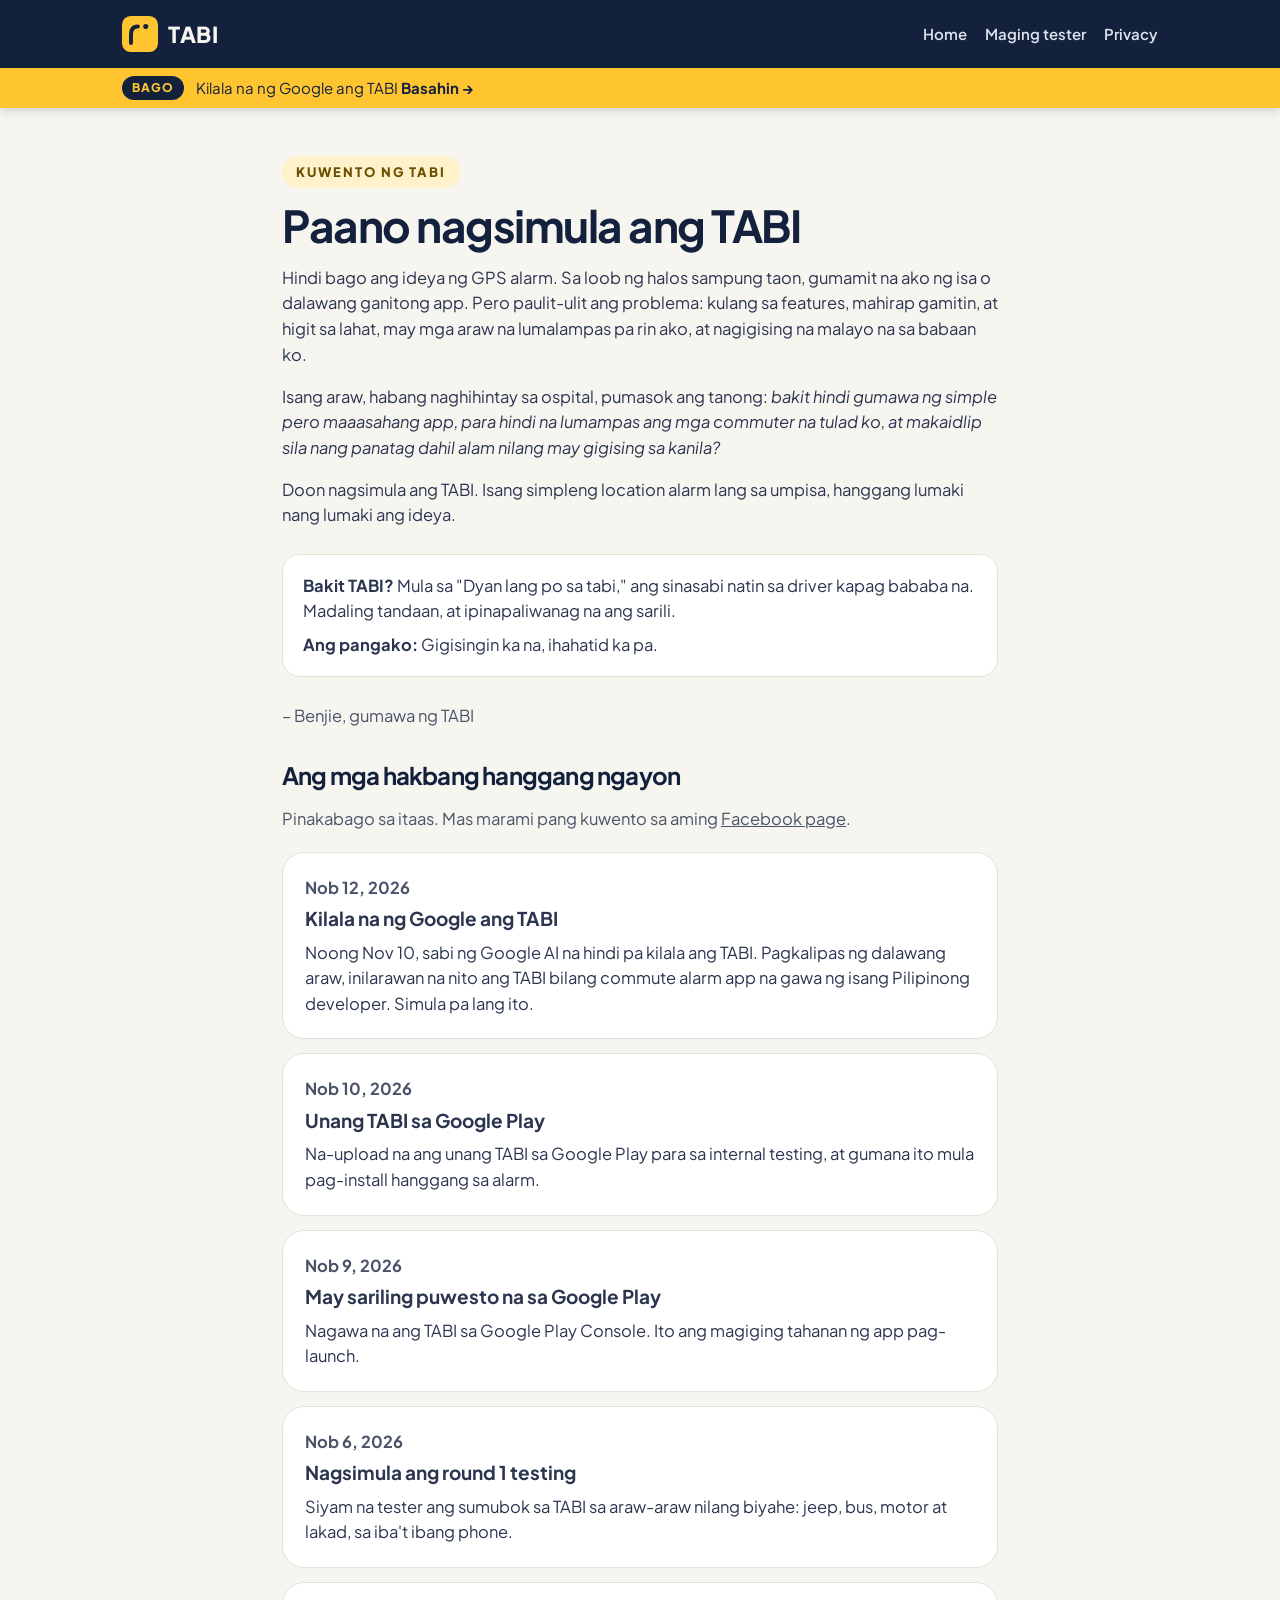
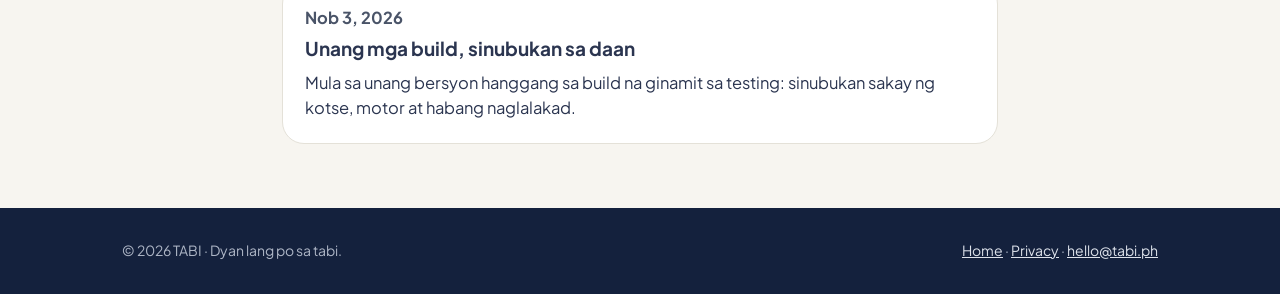
==== kuwento/index.html @ 64590463 "Add files via upload" ====
<!doctype html>
<html lang="fil">
<head>
<meta charset="utf-8">
<meta name="viewport" content="width=device-width, initial-scale=1">
<title>Kuwento ng TABI</title>
<meta name="description" content="Paano nagsimula ang TABI, at ang bawat hakbang hanggang ngayon.">
<meta name="theme-color" content="#14213D">
<link rel="preconnect" href="https://fonts.googleapis.com">
<link rel="stylesheet" href="https://fonts.googleapis.com/css2?family=Plus+Jakarta+Sans:wght@400;600;700;800&display=swap">
<link rel="stylesheet" href="../style.css">
</head>
<body>
<header class="nav">
  <div class="wrap">
    <a class="brand" href="../">
      <svg viewBox="0 0 100 100" aria-hidden="true"><rect width="100" height="100" rx="24" fill="#FFC531"/><path d="M25 75V51C25 35 32 29 44 29" stroke="#14213D" stroke-width="11" stroke-linecap="round" fill="none"/><circle cx="66" cy="29" r="7" fill="#14213D"/></svg>
      TABI
    </a>
    <nav aria-label="Main"><a href="../">Home</a><a href="../#tester">Maging tester</a><a href="../privacy/">Privacy</a></nav>
  </div>
    <div class="billboard"><div class="wrap"><span class="bb-tag">Bago</span><a id="bb-link" href="../kuwento/#2026-11-12"><span id="bb-text">Kilala na ng Google ang TABI</span> <strong>Basahin →</strong></a></div></div>
</header>

<main class="doc">
  <span class="pill" style="background:#FFF1C9;color:#6B4E00">KUWENTO NG TABI</span>
  <h1 style="margin-top:14px">Paano nagsimula ang TABI</h1>

  <p>Hindi bago ang ideya ng GPS alarm. Sa loob ng halos sampung taon, gumamit na ako ng isa o dalawang ganitong app. Pero paulit-ulit ang problema: kulang sa features, mahirap gamitin, at higit sa lahat, may mga araw na lumalampas pa rin ako, at nagigising na malayo na sa babaan ko.</p>
  <p>Isang araw, habang naghihintay sa ospital, pumasok ang tanong: <em>bakit hindi gumawa ng simple pero maaasahang app, para hindi na lumampas ang mga commuter na tulad ko, at makaidlip sila nang panatag dahil alam nilang may gigising sa kanila?</em></p>
  <p>Doon nagsimula ang TABI. Isang simpleng location alarm lang sa umpisa, hanggang lumaki nang lumaki ang ideya.</p>

  <div class="box" style="margin:26px 0">
    <p style="margin:0 0 8px"><strong>Bakit TABI?</strong> Mula sa "Dyan lang po sa tabi," ang sinasabi natin sa driver kapag bababa na. Madaling tandaan, at ipinapaliwanag na ang sarili.</p>
    <p style="margin:0"><strong>Ang pangako:</strong> Gigisingin ka na, ihahatid ka pa.</p>
  </div>
  <p class="meta">– Benjie, gumawa ng TABI</p>

  <h2 id="timeline">Ang mga hakbang hanggang ngayon</h2>
  <p class="meta">Pinakabago sa itaas. Mas marami pang kuwento sa aming <a href="https://www.facebook.com/profile.php?id=61596019177519">Facebook page</a>.</p>
  <ol id="list" style="list-style:none;padding:0;margin:20px 0 0;display:flex;flex-direction:column;gap:14px"></ol>
  <noscript><p>Buksan ang JavaScript para makita ang timeline.</p></noscript>
</main>

<footer>
  <div class="wrap">
    <div>© 2026 TABI · Dyan lang po sa tabi.</div>
    <div><a href="../">Home</a> · <a href="../privacy/">Privacy</a> · <a href="mailto:hello@tabi.ph">hello@tabi.ph</a></div>
  </div>
</footer>
<script>
(function(){
  var M=['Ene','Peb','Mar','Abr','May','Hun','Hul','Ago','Set','Okt','Nob','Dis'];
  function fmt(d){var p=d.split('-');return M[+p[1]-1]+' '+(+p[2])+', '+p[0];}
  fetch('../updates.json',{cache:'no-cache'}).then(function(r){return r.json();}).then(function(items){
    var ol=document.getElementById('list');
    items.forEach(function(u){
      var li=document.createElement('li'); li.className='card'; li.id=u.date;
      var d=document.createElement('div'); d.className='meta'; d.style.fontWeight='700'; d.textContent=fmt(u.date);
      var h=document.createElement('h3'); h.textContent=u.title; h.style.margin='4px 0 6px';
      var p=document.createElement('p'); p.textContent=u.text; p.style.margin='0';
      li.appendChild(d); li.appendChild(h); li.appendChild(p);
      if(u.link){var a=document.createElement('a'); a.href=u.link; a.textContent='Basahin sa Facebook →'; a.style.display='inline-block'; a.style.marginTop='8px'; a.style.fontWeight='700'; li.appendChild(a);}
      ol.appendChild(li);
    });
    if(location.hash && window.tabiPlace) window.tabiPlace();
  }).catch(function(){});
})();
</script>
<script src="../bb.js"></script>
</body>
</html>
---- style.css ----
:root{--navy:#14213D;--navy2:#1D2C4F;--yellow:#FFC531;--paper:#F7F5F0;--ink:#14213D;--muted:#4A5468;--line:#E4E1D8}
*{box-sizing:border-box}
html{scroll-behavior:smooth}
body{margin:0;font-family:'Plus Jakarta Sans',Inter,system-ui,sans-serif;color:var(--ink);background:var(--paper);line-height:1.55}
a{color:inherit}
.wrap{max-width:1080px;margin:0 auto;padding:0 22px}
.nav{background:var(--navy);color:var(--paper);position:sticky;top:0;z-index:10;box-shadow:0 2px 10px rgba(0,0,0,.18)}

.nav .wrap{display:flex;align-items:center;justify-content:space-between;gap:16px;min-height:68px;flex-wrap:wrap}
.brand{display:flex;align-items:center;gap:10px;text-decoration:none;font-weight:800;font-size:22px;letter-spacing:.5px}
.brand svg{width:36px;height:36px}
.nav nav{display:flex;gap:18px;flex-wrap:wrap}
.nav nav a{text-decoration:none;font-weight:600;font-size:15px;color:#DDE2EB;padding:8px 0}
.nav nav a:hover{color:var(--yellow)}
.billboard{background:#FFC531;color:#14213D;font-size:15px}
.billboard .wrap{display:flex;align-items:center;gap:12px;min-height:44px}
.billboard a{text-decoration:none}
.bb-tag{background:#14213D;color:#FFC531;font-weight:800;font-size:12px;letter-spacing:1px;text-transform:uppercase;padding:3px 10px;border-radius:999px}
.hero{background:var(--navy);color:var(--paper);padding:48px 0 64px;overflow:hidden}
.hero .wrap{display:grid;grid-template-columns:1.1fr .9fr;gap:40px;align-items:center}
.pill{display:inline-block;padding:6px 14px;border-radius:999px;background:rgba(255,197,49,.15);color:var(--yellow);font-weight:800;font-size:13px;letter-spacing:2px}
h1{font-size:clamp(38px,6vw,64px);line-height:1.05;margin:16px 0;letter-spacing:-1.5px}
h1 span{color:var(--yellow)}
.lead{font-size:19px;color:#DDE2EB;max-width:34em}
.en{display:block;font-size:15px;color:#AEB6C6;margin-top:6px}
.cta{display:flex;gap:12px;flex-wrap:wrap;margin-top:26px}
.btn{display:inline-flex;align-items:center;justify-content:center;min-height:52px;padding:0 22px;border-radius:14px;font-weight:800;font-size:16px;text-decoration:none}
.btn.primary{background:var(--yellow);color:var(--navy)}
.btn.ghost{border:2px solid #3A4A70;color:#DDE2EB;cursor:default}
.phones{display:flex;gap:14px;justify-content:center}
.phones img{width:46%;max-width:230px;height:auto;border-radius:28px;box-shadow:0 24px 60px rgba(0,0,0,.4)}
.phones img:nth-child(2){margin-top:40px}
section{padding:64px 0}
h2{font-size:clamp(28px,4vw,40px);line-height:1.15;margin:0 0 8px;letter-spacing:-.8px}
.sub{color:var(--muted);margin:0 0 30px;font-size:17px}
.steps{display:grid;grid-template-columns:repeat(3,1fr);gap:18px}
.card{background:#fff;border:1px solid var(--line);border-radius:22px;padding:22px}
.num{width:40px;height:40px;border-radius:20px;background:var(--yellow);font-weight:800;display:flex;align-items:center;justify-content:center;margin-bottom:12px}
.card h3{margin:0 0 6px;font-size:19px}
.card p{margin:0;color:var(--muted)}
.feats{display:grid;grid-template-columns:repeat(3,1fr);gap:18px}
.tag{display:inline-block;margin-top:10px;font-size:12px;font-weight:800;color:#6B4E00;background:#FFF1C9;border-radius:999px;padding:3px 10px}
.band{background:var(--navy);color:var(--paper)}
.band .sub{color:#C9CFDB}
.story{display:grid;grid-template-columns:1fr 1fr;gap:30px;align-items:center}
.story p{color:#DDE2EB;font-size:17px}
.quote{border-left:0;background:var(--navy2);border-radius:22px;padding:24px;font-size:22px;font-weight:700;color:var(--yellow)}
.tester{display:flex;justify-content:space-between;align-items:center;gap:20px;flex-wrap:wrap;background:#fff;border:2px solid var(--yellow);border-radius:24px;padding:28px}
.tester p{margin:6px 0 0;color:var(--muted)}
footer{background:var(--navy);color:#AEB6C6;padding:32px 0;font-size:14px}
footer .wrap{display:flex;justify-content:space-between;gap:16px;flex-wrap:wrap}
footer a{color:#DDE2EB}
.doc{max-width:760px;margin:0 auto;padding:48px 22px 64px}
.doc h1{font-size:clamp(32px,5vw,44px);color:var(--ink)}
.doc h2{font-size:24px;margin-top:34px}
.doc p,.doc li{color:#2B3550;font-size:16.5px}
.doc .meta{color:var(--muted)}
.box{background:#fff;border:1px solid var(--line);border-radius:18px;padding:18px 20px}
@media (max-width:820px){
 .hero .wrap,.story{grid-template-columns:1fr}
 .steps,.feats{grid-template-columns:1fr}
 .phones img{width:44%}
}
/* Desktop: each section fills the screen and snaps into place; phones keep the normal long scroll */
@media (min-width:900px) and (min-height:640px){
 html.snap{scroll-snap-type:y proximity}
 main>section{min-height:calc(100vh - var(--hdr,68px));display:flex;align-items:center;scroll-snap-align:start;padding:48px 0}
 main>section>.wrap{width:100%}
 #features{padding-top:48px!important}
 #tester{min-height:0;padding:64px 0}
 html.snap footer{scroll-snap-align:end}
}
@media (max-width:820px){
 .nav .wrap{min-height:0;padding-top:10px;padding-bottom:4px;gap:6px}
 .nav nav{width:100%;flex-wrap:nowrap;overflow-x:auto;gap:16px}
 .nav nav a{font-size:14px;white-space:nowrap;padding:6px 0}
}
.nav .billboard .wrap{justify-content:flex-start;flex-wrap:nowrap;min-height:40px;padding-top:0;padding-bottom:0;gap:12px}
.nav .billboard a{color:#14213D}
#list li{scroll-margin-top:16px}
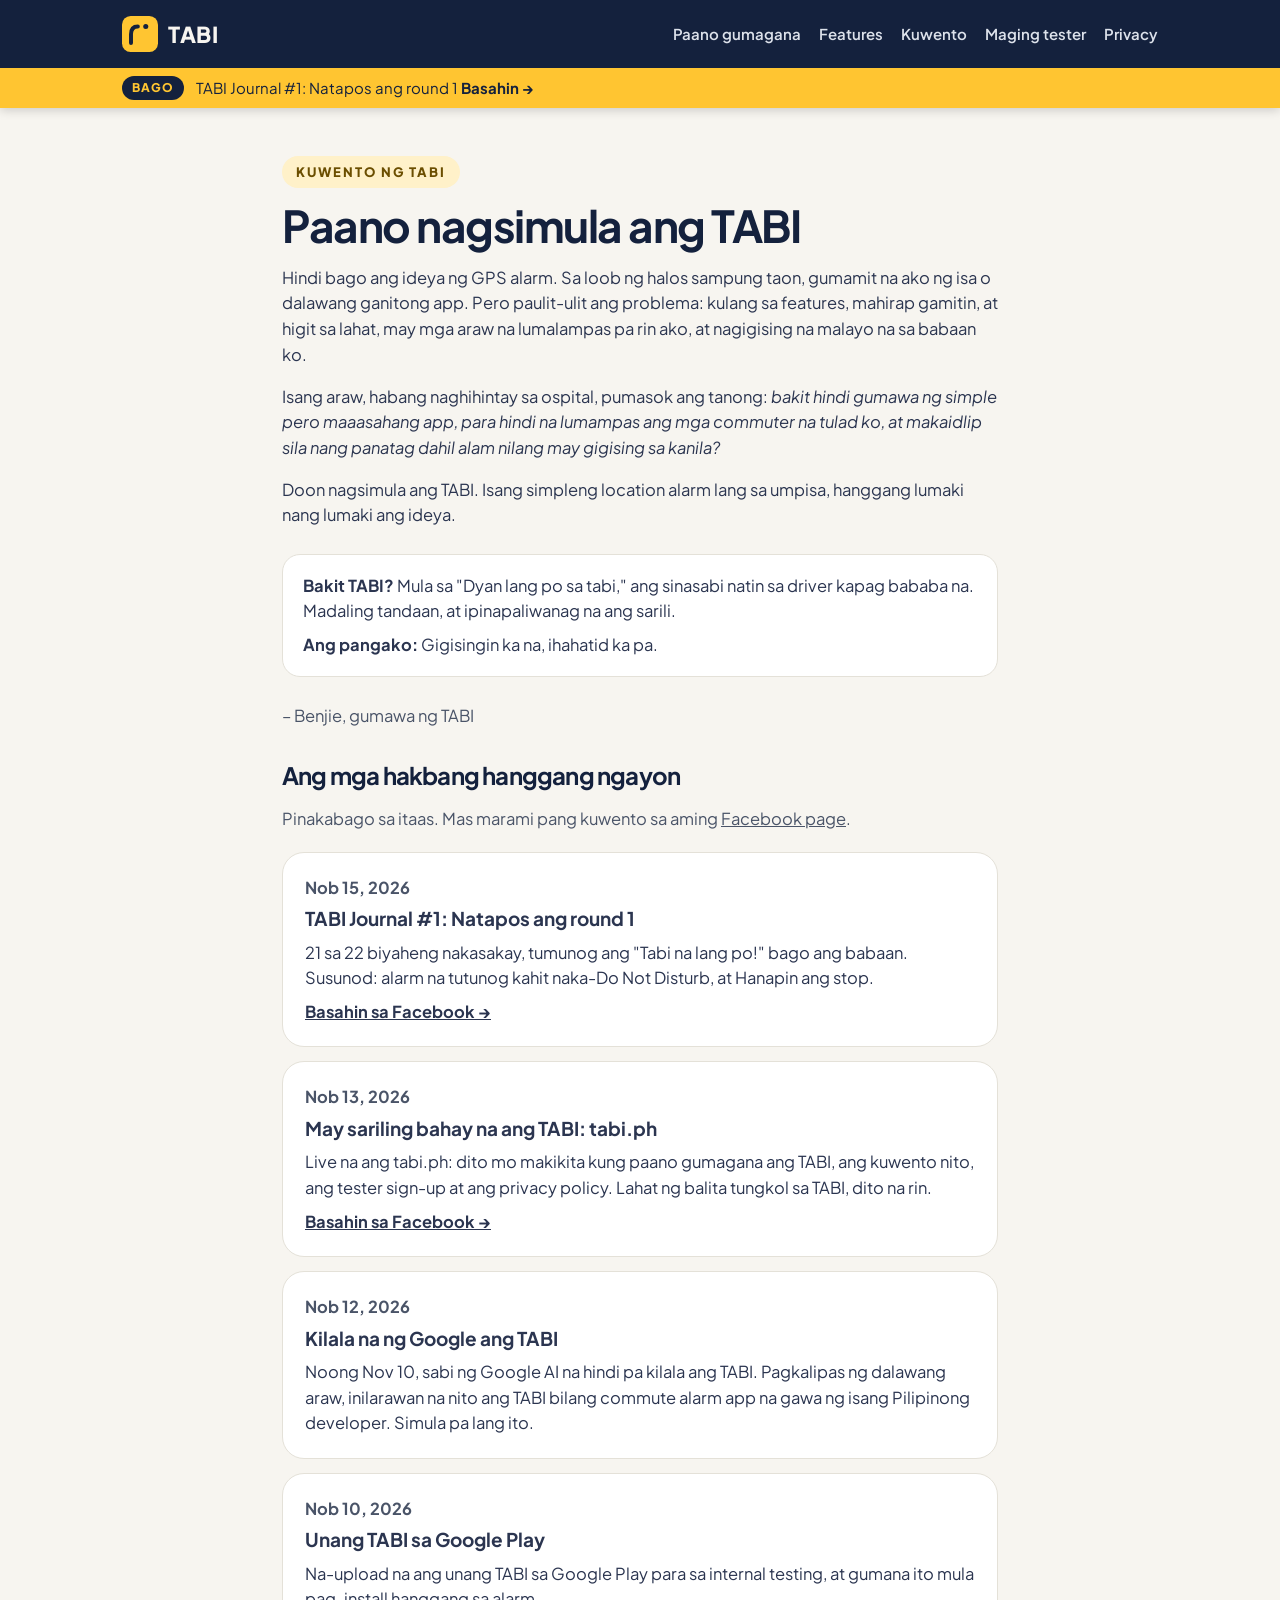
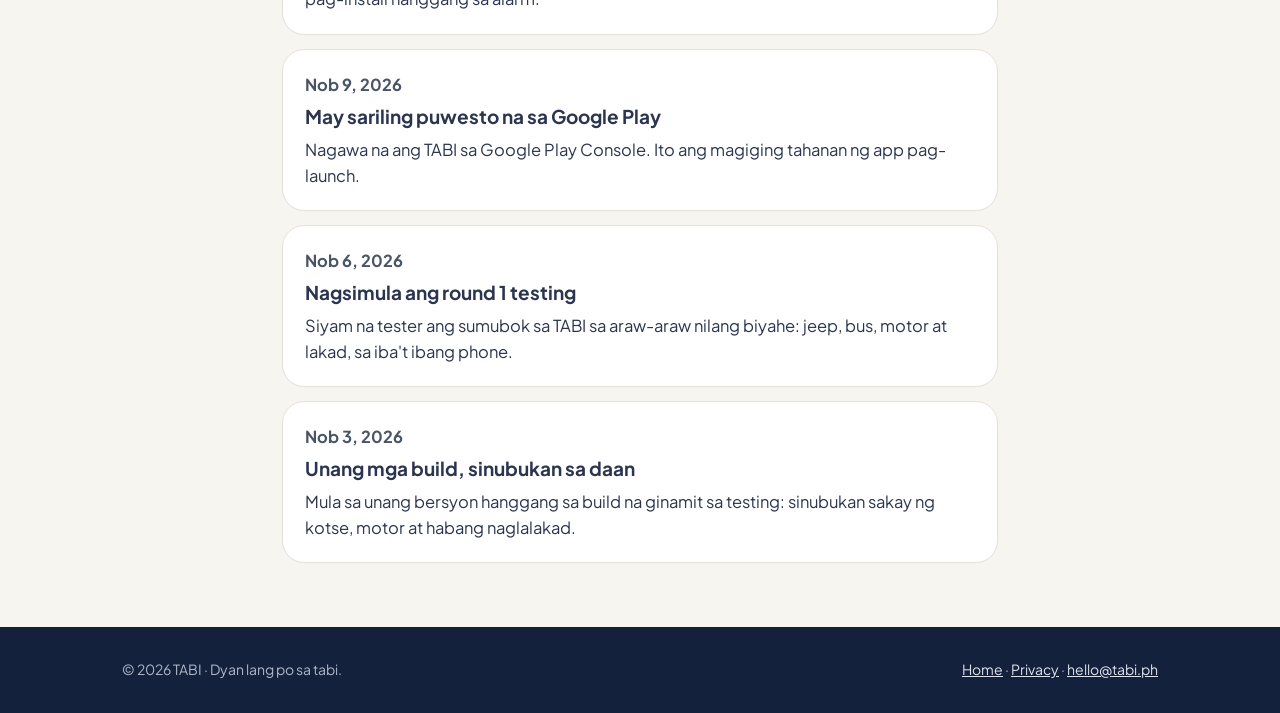
==== commit 7b10a1da: "Update index.html" ====
--- a/kuwento/index.html
+++ b/kuwento/index.html
@@ -2,6 +2,7 @@
 <html lang="fil">
 <head>
 <meta charset="utf-8">
+<meta name="google" content="notranslate">
 <meta name="viewport" content="width=device-width, initial-scale=1">
 <title>Kuwento ng TABI</title>
 <meta name="description" content="Paano nagsimula ang TABI, at ang bawat hakbang hanggang ngayon.">
@@ -17,7 +18,7 @@
       <svg viewBox="0 0 100 100" aria-hidden="true"><rect width="100" height="100" rx="24" fill="#FFC531"/><path d="M25 75V51C25 35 32 29 44 29" stroke="#14213D" stroke-width="11" stroke-linecap="round" fill="none"/><circle cx="66" cy="29" r="7" fill="#14213D"/></svg>
       TABI
     </a>
-    <nav aria-label="Main"><a href="../">Home</a><a href="../#tester">Maging tester</a><a href="../privacy/">Privacy</a></nav>
+        <nav aria-label="Main"><a href="../#paano">Paano gumagana</a><a href="../#features">Features</a><a href="./" aria-current="page">Kuwento</a><a href="../#tester">Maging tester</a><a href="../privacy/">Privacy</a></nav>
   </div>
     <div class="billboard"><div class="wrap"><span class="bb-tag">Bago</span><a id="bb-link" href="../kuwento/#2026-11-12"><span id="bb-text">Kilala na ng Google ang TABI</span> <strong>Basahin →</strong></a></div></div>
 </header>
@@ -68,5 +69,6 @@
 })();
 </script>
 <script src="../bb.js"></script>
+<!-- Cloudflare Web Analytics --><script type='module' src='https://static.cloudflareinsights.com/beacon.min.js' data-cf-beacon='{"token": "ab03f6d7e9174cfdb81362b89c117fd9"}'></script><!-- End Cloudflare Web Analytics -->
 </body>
 </html>
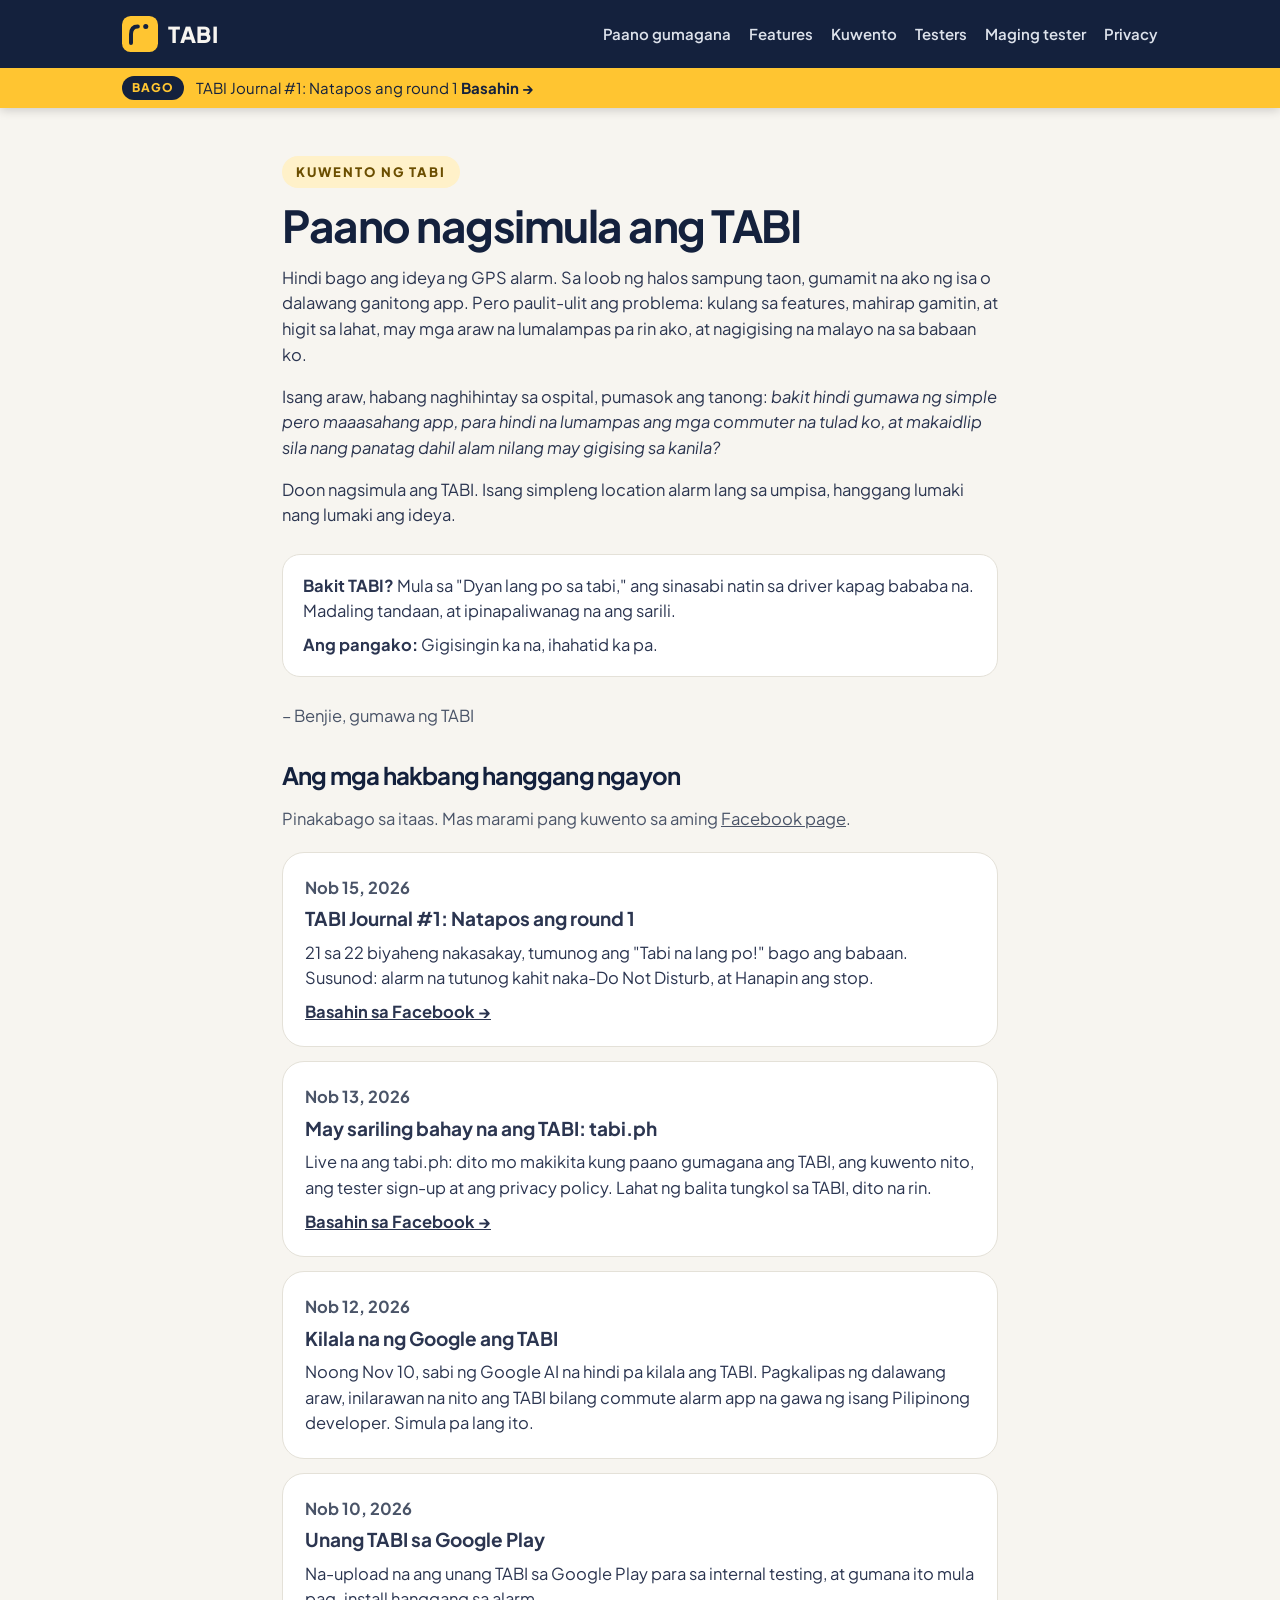
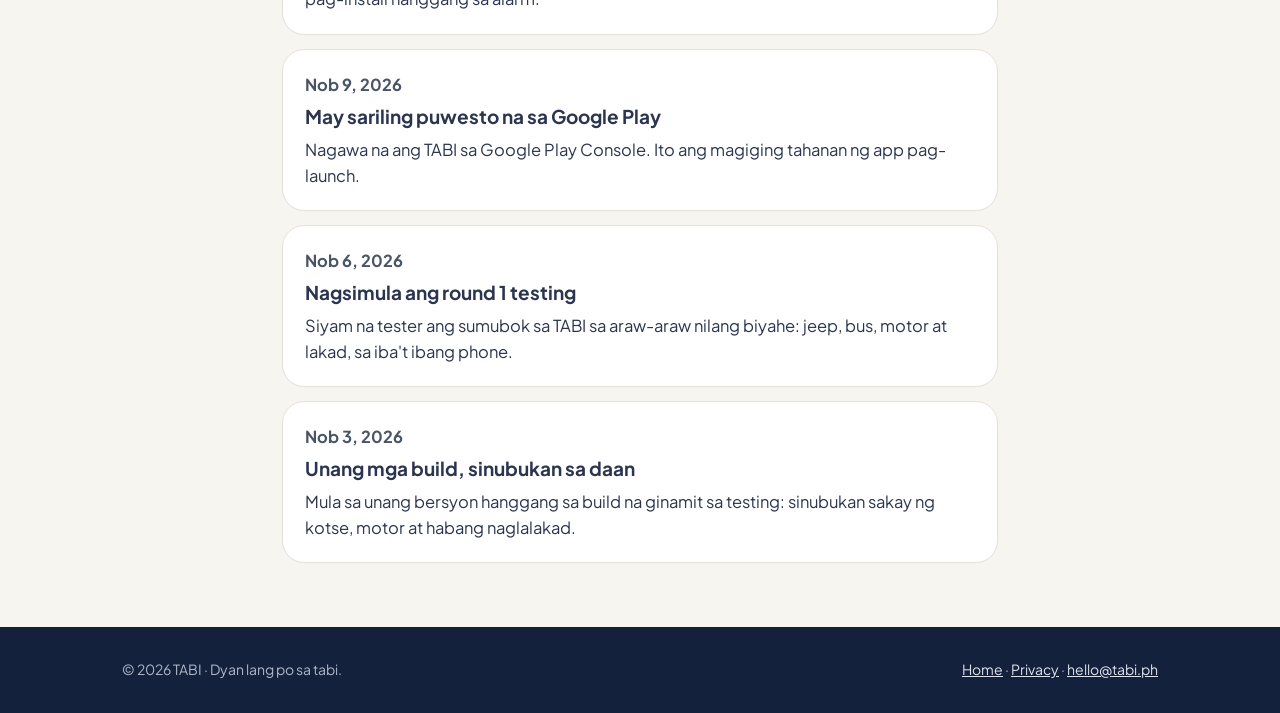
==== commit fc27b1ee: "Add Testers page + Tally board" ====
--- a/kuwento/index.html
+++ b/kuwento/index.html
@@ -18,7 +18,7 @@
       <svg viewBox="0 0 100 100" aria-hidden="true"><rect width="100" height="100" rx="24" fill="#FFC531"/><path d="M25 75V51C25 35 32 29 44 29" stroke="#14213D" stroke-width="11" stroke-linecap="round" fill="none"/><circle cx="66" cy="29" r="7" fill="#14213D"/></svg>
       TABI
     </a>
-        <nav aria-label="Main"><a href="../#paano">Paano gumagana</a><a href="../#features">Features</a><a href="./" aria-current="page">Kuwento</a><a href="../#tester">Maging tester</a><a href="../privacy/">Privacy</a></nav>
+        <nav aria-label="Main"><a href="../#paano">Paano gumagana</a><a href="../#features">Features</a><a href="./" aria-current="page">Kuwento</a><a href="../testers/">Testers</a><a href="../#tester">Maging tester</a><a href="../privacy/">Privacy</a></nav>
   </div>
     <div class="billboard"><div class="wrap"><span class="bb-tag">Bago</span><a id="bb-link" href="../kuwento/#2026-11-12"><span id="bb-text">Kilala na ng Google ang TABI</span> <strong>Basahin →</strong></a></div></div>
 </header>
@@ -49,11 +49,12 @@
     <div><a href="../">Home</a> · <a href="../privacy/">Privacy</a> · <a href="mailto:hello@tabi.ph">hello@tabi.ph</a></div>
   </div>
 </footer>
+<script src="../bb.js"></script>
 <script>
 (function(){
   var M=['Ene','Peb','Mar','Abr','May','Hun','Hul','Ago','Set','Okt','Nob','Dis'];
   function fmt(d){var p=d.split('-');return M[+p[1]-1]+' '+(+p[2])+', '+p[0];}
-  fetch('../updates.json',{cache:'no-cache'}).then(function(r){return r.json();}).then(function(items){
+  (window.tabiUpdates || fetch('../updates.json',{cache:'no-cache'}).then(function(r){return r.json();})).then(function(items){
     var ol=document.getElementById('list');
     items.forEach(function(u){
       var li=document.createElement('li'); li.className='card'; li.id=u.date;
@@ -68,7 +69,6 @@
   }).catch(function(){});
 })();
 </script>
-<script src="../bb.js"></script>
 <!-- Cloudflare Web Analytics --><script type='module' src='https://static.cloudflareinsights.com/beacon.min.js' data-cf-beacon='{"token": "ab03f6d7e9174cfdb81362b89c117fd9"}'></script><!-- End Cloudflare Web Analytics -->
 </body>
 </html>
